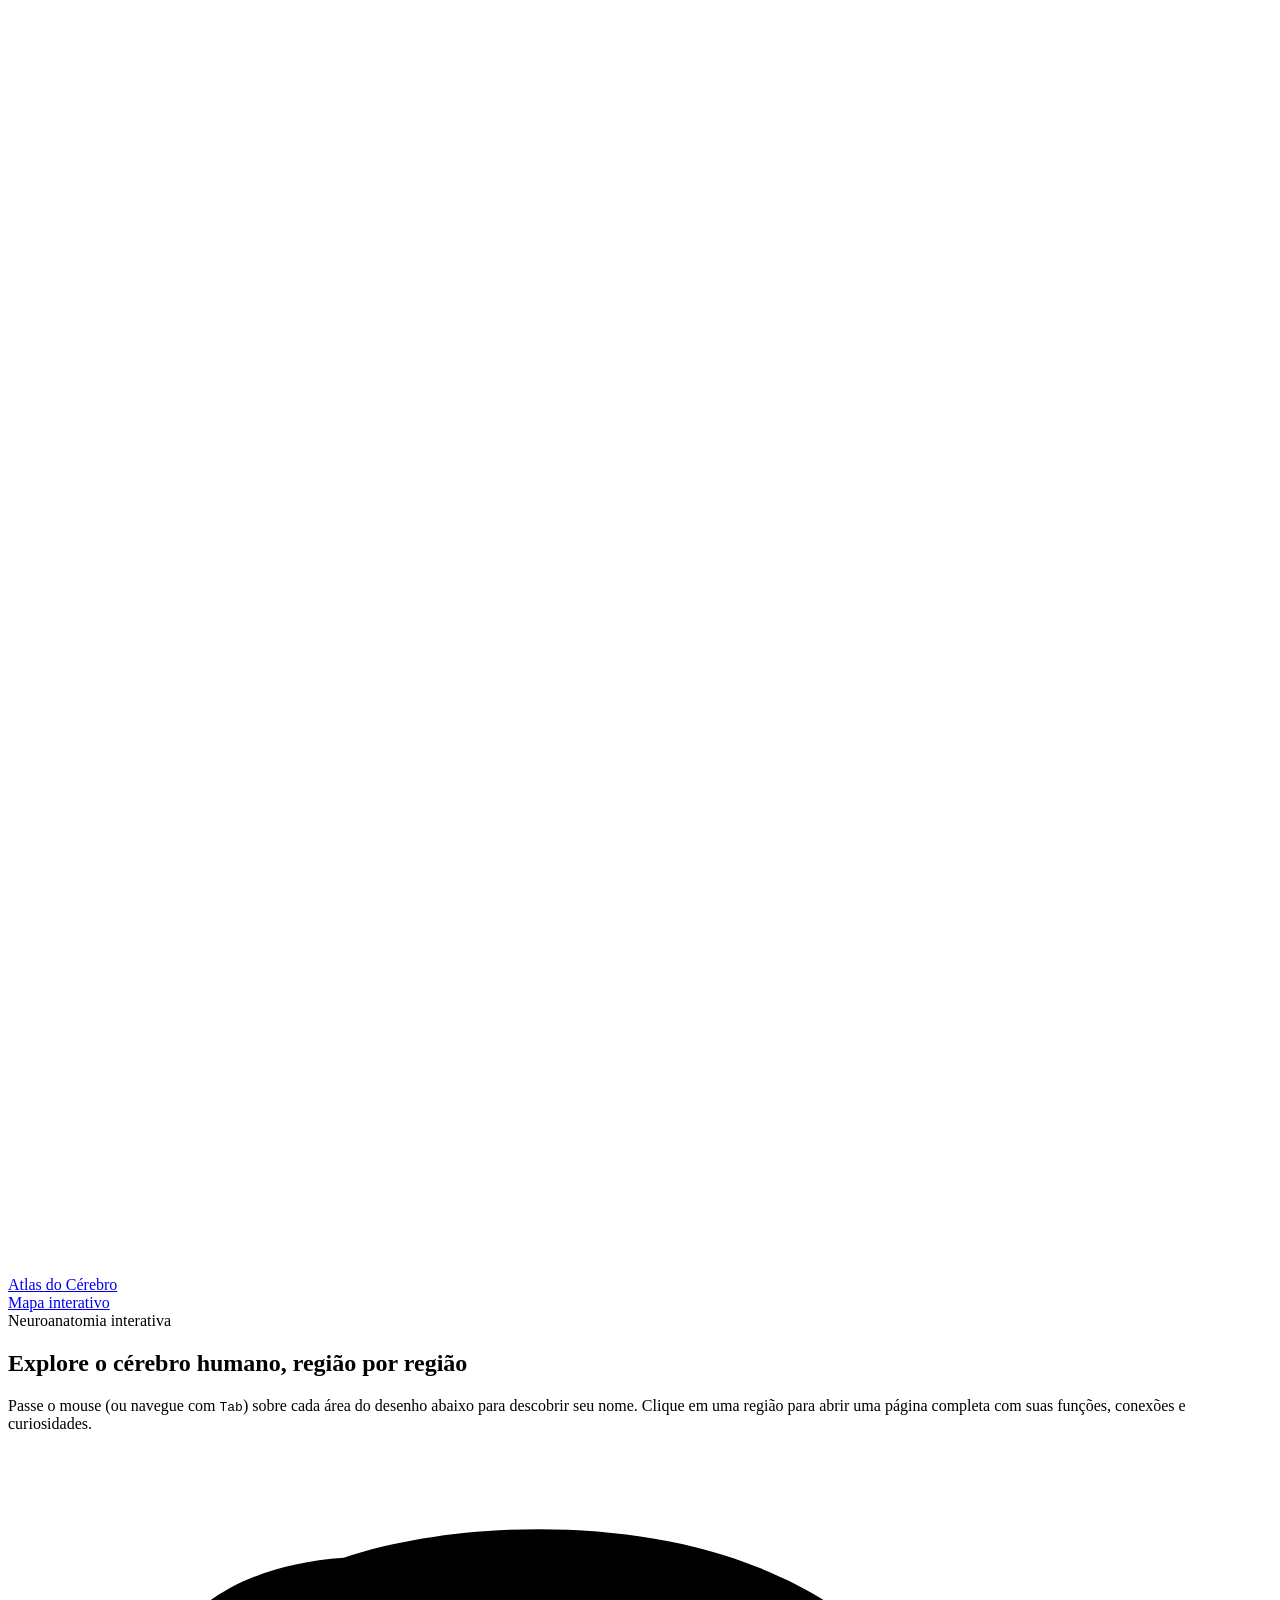
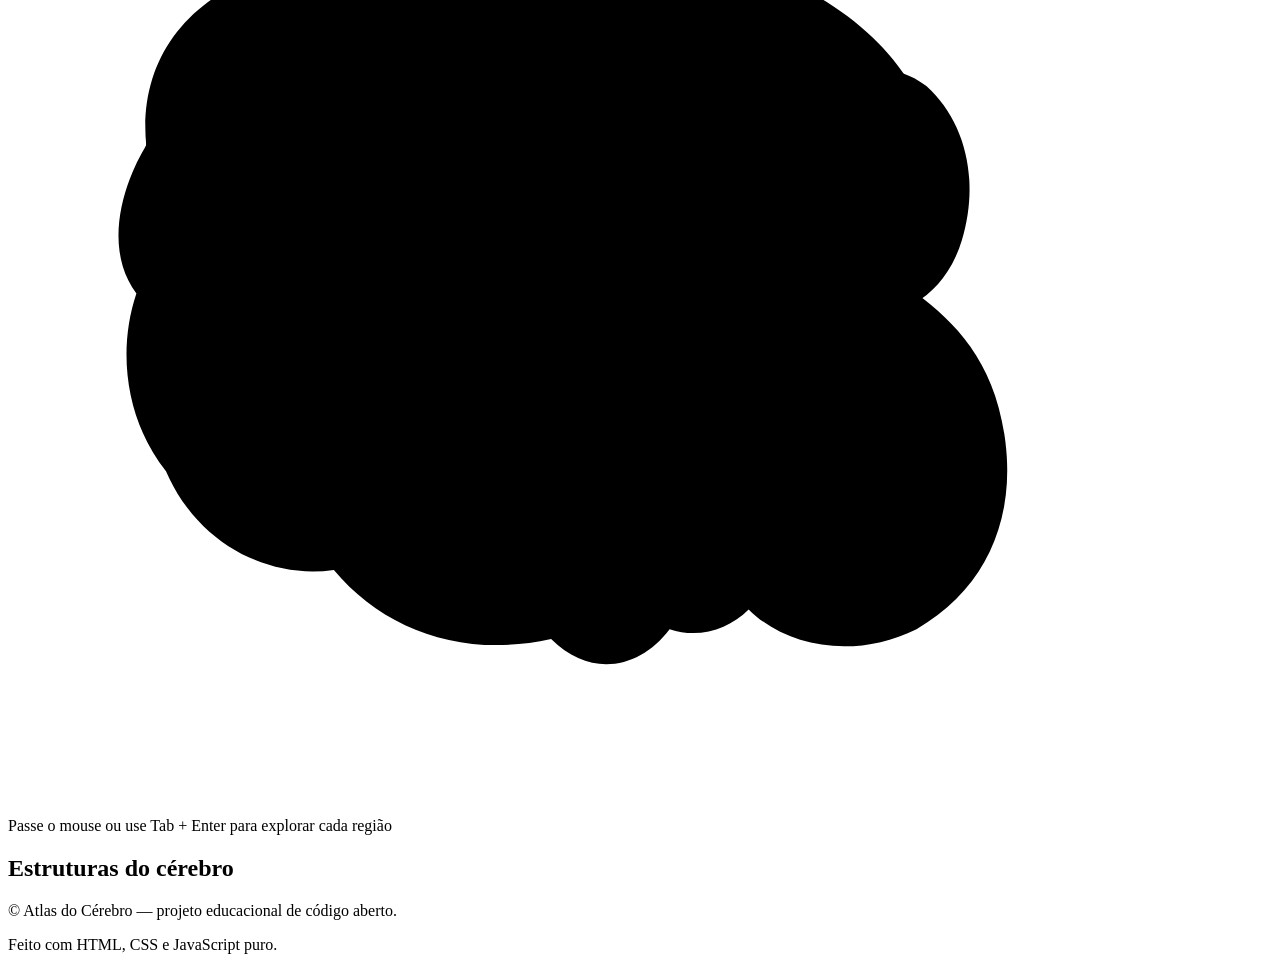
==== index.html @ 0c3eba9c "Add files via upload" ====
<!DOCTYPE html>
<html lang="pt-BR">
<head>
  <meta charset="UTF-8" />
  <meta name="viewport" content="width=device-width, initial-scale=1.0" />
  <title>Atlas do Cérebro · Explore a anatomia cerebral</title>
  <meta name="description" content="Atlas interativo da anatomia do cérebro humano. Passe o mouse ou use o teclado para explorar cada região e clique para conhecer suas funções." />

  <!-- Fontes usadas no projeto (Google Fonts). Isto NÃO é um framework
       de JS/CSS, apenas arquivos de fonte, então respeita o requisito
       de não usar frameworks como React/Vue/Bootstrap. -->
  <link rel="preconnect" href="https://fonts.googleapis.com" />
  <link rel="preconnect" href="https://fonts.gstatic.com" crossorigin />
  <link href="https://fonts.googleapis.com/css2?family=Space+Grotesk:wght@500;600;700&family=Inter:wght@400;500;600&family=JetBrains+Mono:wght@500&display=swap" rel="stylesheet" />

  <link rel="stylesheet" href="css/style.css" />
  <link rel="stylesheet" href="css/brain.css" />
</head>
<body>

  <!-- =================================================================
       CABEÇALHO
       ================================================================= -->
  <header class="site-header">
    <div class="site-header__inner">
      <a href="index.html" class="brand" aria-label="Atlas do Cérebro — página inicial">
        <span class="brand__mark" aria-hidden="true">
          <svg viewBox="0 0 24 24" fill="none" xmlns="http://www.w3.org/2000/svg">
            <path d="M12 3C8 3 5 6 5 10c0 2 1 3.5 1 5 0 2 1.5 3 3 3v2h6v-2c1.5 0 3-1 3-3 0-1.5 1-3 1-5 0-4-3-7-7-7z" stroke="white" stroke-width="1.4" stroke-linejoin="round"/>
          </svg>
        </span>
        Atlas do Cérebro
      </a>
      <nav class="site-nav" aria-label="Navegação principal">
        <a class="site-nav__link" href="index.html">Mapa interativo</a>
      </nav>
    </div>
  </header>

  <main>
    <!-- ===============================================================
         HERO / INTRODUÇÃO
         =============================================================== -->
    <section class="hero">
      <span class="eyebrow">Neuroanatomia interativa</span>
      <h1>Explore o cérebro humano, região por região</h1>
      <p class="lead">
        Passe o mouse (ou navegue com <kbd>Tab</kbd>) sobre cada área do
        desenho abaixo para descobrir seu nome. Clique em uma região para
        abrir uma página completa com suas funções, conexões e curiosidades.
      </p>
    </section>

    <!-- ===============================================================
         MAPA INTERATIVO (SVG + legenda lateral)
         =============================================================== -->
    <section class="atlas" aria-label="Mapa interativo do cérebro">

      <!-- ------------------------------------------------------------
           PALCO DO SVG
           Cada região é um elemento <path> independente com um `id`
           que corresponde exatamente a uma chave do objeto
           `brainParts` em js/data.js. O atributo `data-category`
           decide qual cor de destaque será usada (ver brain.css).
           ------------------------------------------------------------ -->
      <div class="atlas__stage">
        <svg
          class="brain-map"
          viewBox="0 0 640 480"
          role="group"
          aria-label="Desenho esquemático do cérebro humano visto de lado, com 11 regiões clicáveis"
          xmlns="http://www.w3.org/2000/svg"
        >
          <!-- Contorno decorativo (não interativo) só para dar
               referência visual do formato geral do encéfalo. -->
          <path
            class="brain-outline"
            d="M70,150 C65,100 100,60 170,55 C230,35 320,35 380,60 C430,80 460,110 470,150 C480,180 475,205 460,225 C480,240 500,260 505,300 C510,340 495,375 460,395 C430,410 395,405 375,385 C365,395 350,400 335,395 C320,415 295,420 275,400 C230,410 190,395 165,365 C130,370 95,350 80,315 C60,290 55,255 65,225 C50,205 55,175 70,150 Z"
          />

          <!-- ============= LOBOS (córtex externo) ============= -->

          <!-- Lobo Frontal -->
          <path
            id="frontal"
            class="brain-region"
            data-category="lobo"
            d="M170,60 C120,55 85,85 72,140 C62,180 68,215 92,240 C115,262 148,258 168,240 C188,215 195,175 193,135 C192,100 190,75 170,60 Z"
          />
          <circle class="brain-node" cx="128" cy="152" r="4" style="animation-delay:0s"></circle>

          <!-- Lobo Parietal -->
          <path
            id="parietal"
            class="brain-region"
            data-category="lobo"
            d="M193,135 C195,95 210,65 245,52 C285,38 330,40 365,60 C390,75 402,100 400,130 C398,158 380,178 350,182 C315,187 275,182 240,172 C215,165 198,155 193,135 Z"
          />
          <circle class="brain-node" cx="300" cy="113" r="4" style="animation-delay:0.3s"></circle>

          <!-- Lobo Occipital -->
          <path
            id="occipital"
            class="brain-region"
            data-category="lobo"
            d="M400,130 C420,110 445,105 465,120 C485,138 492,168 483,198 C475,225 452,240 428,235 C405,230 393,210 393,185 C393,165 395,145 400,130 Z"
          />
          <circle class="brain-node" cx="440" cy="168" r="4" style="animation-delay:0.6s"></circle>

          <!-- Lobo Temporal -->
          <path
            id="temporal"
            class="brain-region"
            data-category="lobo"
            d="M168,240 C190,232 215,235 240,250 C265,265 280,285 285,308 C288,328 278,345 258,350 C232,357 200,352 178,335 C158,320 150,295 155,272 C158,258 160,248 168,240 Z"
          />
          <circle class="brain-node" cx="218" cy="292" r="4" style="animation-delay:0.9s"></circle>

          <!-- ============= CEREBELO E TRONCO ============= -->

          <!-- Cerebelo -->
          <path
            id="cerebellum"
            class="brain-region"
            data-category="cerebelo-tronco"
            d="M393,235 C405,225 425,222 445,228 C465,234 480,248 485,268 C490,288 483,308 465,320 C448,331 425,332 408,322 C392,313 383,297 383,278 C383,262 386,246 393,235 Z"
          />
          <circle class="brain-node" cx="433" cy="275" r="4" style="animation-delay:1.2s"></circle>

          <!-- Tronco Encefálico -->
          <path
            id="brainstem"
            class="brain-region"
            data-category="cerebelo-tronco"
            d="M300,318 C310,315 322,316 330,325 C338,334 340,350 336,368 C333,384 325,398 312,405 C300,411 288,406 283,392 C278,376 280,356 288,340 C292,331 295,323 300,318 Z"
          />
          <circle class="brain-node" cx="308" cy="360" r="4" style="animation-delay:1.5s"></circle>

          <!-- ============= ESTRUTURAS PROFUNDAS =============
               Desenhadas "por dentro" do córtex, com opacidade
               levemente reduzida (ver .brain-region--deep em
               brain.css), simulando um corte interno simplificado. -->

          <!-- Corpo Caloso -->
          <path
            id="corpuscallosum"
            class="brain-region brain-region--deep"
            data-category="profunda"
            d="M215,140 C240,118 280,110 315,120 C335,126 345,138 340,150 C335,160 315,155 295,150 C270,144 245,148 225,158 C215,152 213,146 215,140 Z"
          />
          <circle class="brain-node" cx="278" cy="135" r="3.5" style="animation-delay:0.2s"></circle>

          <!-- Tálamo -->
          <path
            id="thalamus"
            class="brain-region brain-region--deep"
            data-category="profunda"
            d="M270,165 C285,160 300,165 305,178 C310,190 302,202 288,205 C274,208 262,200 260,187 C258,176 262,168 270,165 Z"
          />
          <circle class="brain-node" cx="283" cy="185" r="3.5" style="animation-delay:0.5s"></circle>

          <!-- Hipotálamo -->
          <path
            id="hypothalamus"
            class="brain-region brain-region--deep"
            data-category="profunda"
            d="M270,205 C278,203 286,206 288,213 C290,220 285,226 277,227 C269,228 262,224 261,217 C260,211 264,207 270,205 Z"
          />
          <circle class="brain-node" cx="274" cy="215" r="3" style="animation-delay:0.8s"></circle>

          <!-- Hipocampo -->
          <path
            id="hippocampus"
            class="brain-region brain-region--deep"
            data-category="profunda"
            d="M225,220 C240,215 255,220 262,232 C268,242 264,252 252,255 C238,258 222,253 214,242 C209,234 214,224 225,220 Z"
          />
          <circle class="brain-node" cx="238" cy="235" r="3.5" style="animation-delay:1.1s"></circle>

          <!-- Amígdala -->
          <path
            id="amygdala"
            class="brain-region brain-region--deep"
            data-category="profunda"
            d="M205,225 C213,222 221,226 222,234 C223,242 216,248 208,247 C200,246 195,240 196,233 C197,229 200,227 205,225 Z"
          />
          <circle class="brain-node" cx="209" cy="235" r="3" style="animation-delay:1.4s"></circle>

        </svg>
        <p class="atlas__hint">Passe o mouse ou use Tab + Enter para explorar cada região</p>
      </div>

      <!-- ------------------------------------------------------------
           LEGENDA LATERAL
           A lista de regiões (agrupada por categoria) é gerada
           dinamicamente pelo JavaScript (função construirLegenda em
           script.js), sempre a partir dos dados de js/data.js — assim
           a legenda nunca fica desatualizada em relação ao SVG.
           ------------------------------------------------------------ -->
      <aside class="legend" aria-label="Lista de estruturas do cérebro">
        <h2>Estruturas do cérebro</h2>
        <div id="legend-list"><!-- preenchido via JavaScript --></div>
      </aside>
    </section>
  </main>

  <!-- Tooltip flutuante, reaproveitado para todas as regiões. Fica
       escondido (opacity: 0) até que brain.js o posicione e exiba. -->
  <div id="brain-tooltip" class="tooltip" role="tooltip" aria-hidden="true">
    <span class="tooltip__title"></span>
    <span class="tooltip__desc"></span>
  </div>

  <!-- =================================================================
       RODAPÉ
       ================================================================= -->
  <footer class="site-footer">
    <div class="site-footer__inner">
      <p>&copy; <span id="current-year"></span> Atlas do Cérebro — projeto educacional de código aberto.</p>
      <p>Feito com HTML, CSS e JavaScript puro.</p>
    </div>
  </footer>

  <!-- ===================================================================
       SCRIPTS
       A ordem importa: data.js primeiro (define brainParts), depois
       brain.js e script.js, que dependem desses dados já existirem.
       =================================================================== -->
  <script src="js/data.js"></script>
  <script src="js/brain.js"></script>
  <script src="js/script.js"></script>
</body>
</html>
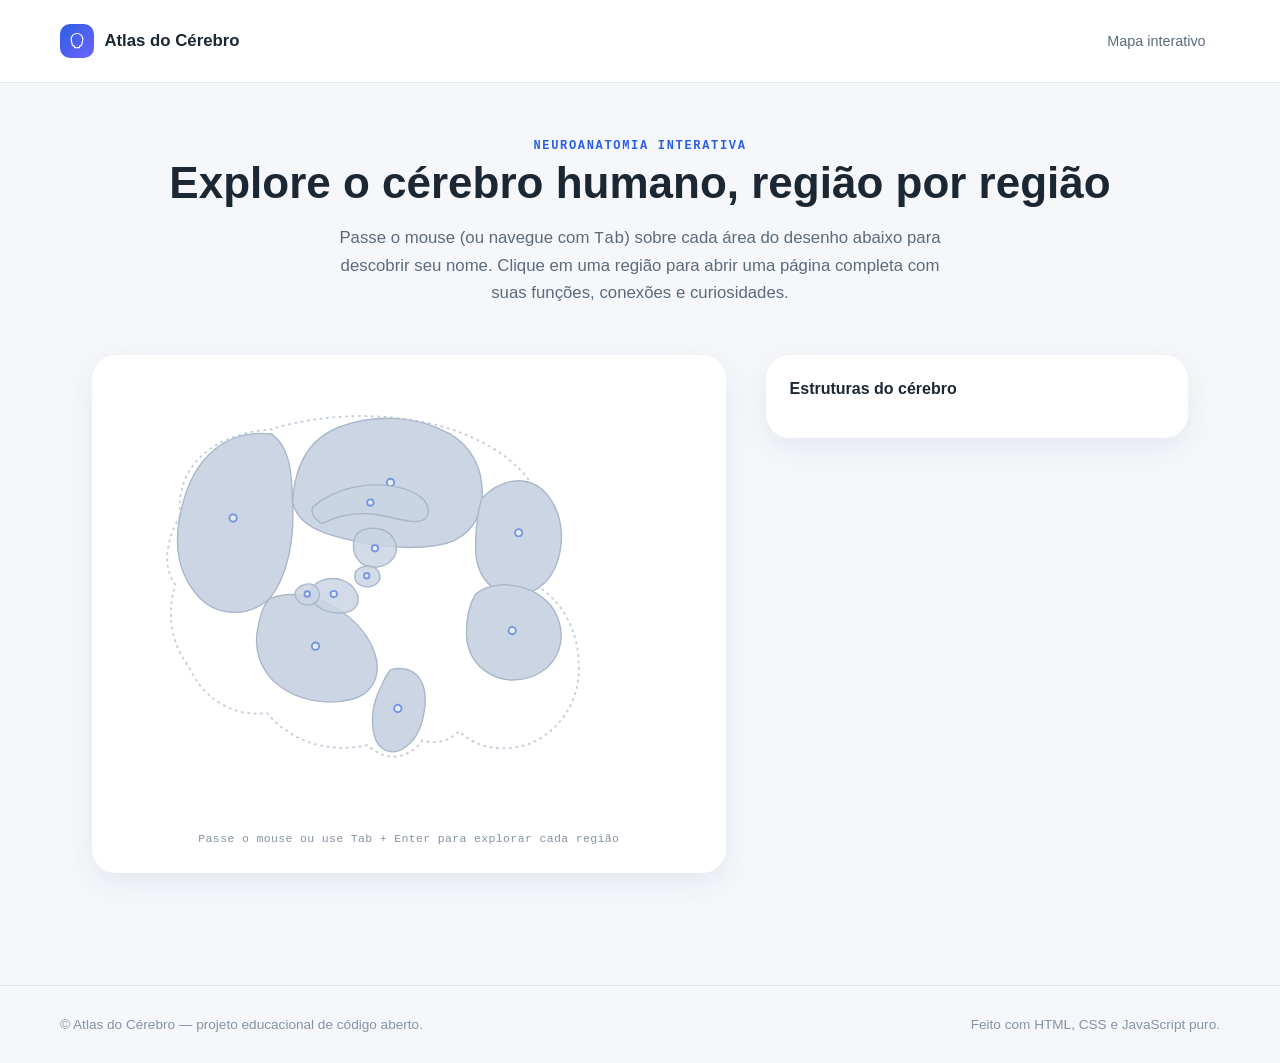
==== commit bdc9f3de: "Update stylesheet links in index.html" ====
--- a/index.html
+++ b/index.html
@@ -13,8 +13,8 @@
   <link rel="preconnect" href="https://fonts.gstatic.com" crossorigin />
   <link href="https://fonts.googleapis.com/css2?family=Space+Grotesk:wght@500;600;700&family=Inter:wght@400;500;600&family=JetBrains+Mono:wght@500&display=swap" rel="stylesheet" />
 
-  <link rel="stylesheet" href="css/style.css" />
-  <link rel="stylesheet" href="css/brain.css" />
+  <link rel="stylesheet" href="style.css" />
+  <link rel="stylesheet" href="brain.css" />
 </head>
 <body>
 
--- a/style.css
+++ b/style.css
@@ -0,0 +1,526 @@
+/* =====================================================================
+   style.css
+   ---------------------------------------------------------------------
+   Estilos GERAIS do site: reset, variáveis de design (design tokens),
+   tipografia, layout de cabeçalho/rodapé, cartões de conteúdo,
+   legenda do mapa cerebral e responsividade.
+
+   Os estilos específicos do desenho do cérebro (SVG) ficam em
+   brain.css — assim cada arquivo tem uma responsabilidade clara.
+   ===================================================================== */
+
+/* ---------------------------------------------------------------------
+   1. DESIGN TOKENS (variáveis CSS)
+   Centralizamos aqui todas as cores, fontes e sombras do projeto.
+   Isso facilita muito a manutenção: para mudar o tom de azul do site
+   inteiro, por exemplo, basta alterar o valor de --color-primary aqui.
+   --------------------------------------------------------------------- */
+:root {
+  /* Cores de fundo e superfície */
+  --color-bg: #F5F7FA;              /* fundo claro do site, conforme briefing */
+  --color-surface: #FFFFFF;         /* fundo dos cartões */
+  --color-surface-alt: #EEF2F8;     /* fundo alternativo (ex: tags) */
+
+  /* Cores de texto */
+  --color-ink: #1B2733;             /* texto principal */
+  --color-ink-muted: #5B6B7C;       /* texto secundário */
+  --color-ink-soft: #8493A6;        /* texto terciário / legendas */
+
+  /* Paleta azul (cor de destaque pedida no briefing) */
+  --color-primary: #2C5FE0;         /* azul principal — lobos */
+  --color-primary-dark: #1E46B3;
+  --color-teal: #0E9A94;            /* azul-esverdeado — cerebelo/tronco */
+  --color-violet: #6C63FF;          /* azul-violeta — estruturas profundas */
+
+  /* Bordas e sombras */
+  --color-line: #E1E7EF;
+  --shadow-soft: 0 10px 30px rgba(30, 60, 110, 0.08);
+  --shadow-hover: 0 16px 40px rgba(30, 60, 110, 0.14);
+
+  /* Tipografia */
+  --font-display: 'Space Grotesk', 'Segoe UI', sans-serif;
+  --font-body: 'Inter', 'Segoe UI', sans-serif;
+  --font-mono: 'JetBrains Mono', 'Courier New', monospace;
+
+  /* Espaçamentos e formas */
+  --radius-lg: 24px;
+  --radius-md: 16px;
+  --radius-sm: 10px;
+  --transition-fast: 180ms ease;
+  --transition-medium: 320ms cubic-bezier(0.4, 0, 0.2, 1);
+}
+
+/* ---------------------------------------------------------------------
+   2. RESET BÁSICO
+   Remove margens/paddings padrão do navegador e define box-sizing
+   consistente em todos os elementos.
+   --------------------------------------------------------------------- */
+*,
+*::before,
+*::after {
+  box-sizing: border-box;
+  margin: 0;
+  padding: 0;
+}
+
+html {
+  scroll-behavior: smooth;
+}
+
+body {
+  background-color: var(--color-bg);
+  color: var(--color-ink);
+  font-family: var(--font-body);
+  font-size: 16px;
+  line-height: 1.6;
+  min-height: 100vh;
+  display: flex;
+  flex-direction: column;
+}
+
+img,
+svg {
+  max-width: 100%;
+  display: block;
+}
+
+a {
+  color: inherit;
+  text-decoration: none;
+}
+
+ul {
+  list-style: none;
+}
+
+/* Foco visível por teclado — importante para acessibilidade.
+   Só aparece quando a navegação é feita via teclado (:focus-visible),
+   evitando o contorno em cliques de mouse. */
+a:focus-visible,
+button:focus-visible,
+[tabindex]:focus-visible {
+  outline: 3px solid var(--color-primary);
+  outline-offset: 3px;
+  border-radius: 4px;
+}
+
+/* ---------------------------------------------------------------------
+   3. TIPOGRAFIA
+   --------------------------------------------------------------------- */
+h1, h2, h3, h4 {
+  font-family: var(--font-display);
+  font-weight: 600;
+  color: var(--color-ink);
+  line-height: 1.2;
+}
+
+h1 { font-size: clamp(2rem, 4vw, 2.75rem); }
+h2 { font-size: clamp(1.4rem, 2.5vw, 1.8rem); margin-bottom: 0.75rem; }
+h3 { font-size: 1.1rem; }
+
+p {
+  color: var(--color-ink-muted);
+}
+
+.eyebrow {
+  font-family: var(--font-mono);
+  font-size: 0.75rem;
+  letter-spacing: 0.14em;
+  text-transform: uppercase;
+  color: var(--color-primary);
+  font-weight: 600;
+}
+
+/* ---------------------------------------------------------------------
+   4. LAYOUT GERAL (header / main / footer)
+   --------------------------------------------------------------------- */
+.site-header {
+  padding: 1.5rem 2rem;
+  border-bottom: 1px solid var(--color-line);
+  background: var(--color-surface);
+}
+
+.site-header__inner,
+.site-footer__inner {
+  max-width: 1160px;
+  margin: 0 auto;
+  display: flex;
+  align-items: center;
+  justify-content: space-between;
+  gap: 1rem;
+  flex-wrap: wrap;
+}
+
+.brand {
+  display: flex;
+  align-items: center;
+  gap: 0.65rem;
+  font-family: var(--font-display);
+  font-weight: 700;
+  font-size: 1.05rem;
+}
+
+.brand__mark {
+  width: 34px;
+  height: 34px;
+  border-radius: 10px;
+  background: linear-gradient(135deg, var(--color-primary), var(--color-violet));
+  display: grid;
+  place-items: center;
+}
+
+.brand__mark svg {
+  width: 20px;
+  height: 20px;
+}
+
+.site-nav__link {
+  font-size: 0.9rem;
+  color: var(--color-ink-muted);
+  padding: 0.5rem 0.9rem;
+  border-radius: var(--radius-sm);
+  transition: background-color var(--transition-fast), color var(--transition-fast);
+}
+
+.site-nav__link:hover {
+  background: var(--color-surface-alt);
+  color: var(--color-primary);
+}
+
+main {
+  flex: 1;
+}
+
+.site-footer {
+  border-top: 1px solid var(--color-line);
+  padding: 1.75rem 2rem;
+  margin-top: 3rem;
+}
+
+.site-footer p {
+  font-size: 0.85rem;
+  color: var(--color-ink-soft);
+}
+
+/* ---------------------------------------------------------------------
+   5. HERO DA PÁGINA INICIAL
+   --------------------------------------------------------------------- */
+.hero {
+  max-width: 1160px;
+  margin: 0 auto;
+  padding: 3rem 2rem 1rem;
+  text-align: center;
+}
+
+.hero p.lead {
+  max-width: 620px;
+  margin: 1rem auto 0;
+  font-size: 1.05rem;
+}
+
+/* ---------------------------------------------------------------------
+   6. ÁREA DO MAPA INTERATIVO (SVG + legenda)
+   --------------------------------------------------------------------- */
+.atlas {
+  max-width: 1160px;
+  margin: 2rem auto 4rem;
+  padding: 0 2rem;
+  display: grid;
+  grid-template-columns: minmax(0, 1.5fr) minmax(260px, 1fr);
+  gap: 2.5rem;
+  align-items: start;
+}
+
+.atlas__stage {
+  position: relative;
+  background: var(--color-surface);
+  border-radius: var(--radius-lg);
+  box-shadow: var(--shadow-soft);
+  padding: 1.5rem;
+}
+
+.atlas__hint {
+  font-family: var(--font-mono);
+  font-size: 0.72rem;
+  color: var(--color-ink-soft);
+  text-align: center;
+  margin-top: 0.75rem;
+  letter-spacing: 0.03em;
+}
+
+/* Painel lateral com a legenda das estruturas */
+.legend {
+  background: var(--color-surface);
+  border-radius: var(--radius-lg);
+  box-shadow: var(--shadow-soft);
+  padding: 1.5rem;
+}
+
+.legend h2 {
+  font-size: 1rem;
+  margin-bottom: 1rem;
+}
+
+.legend__group + .legend__group {
+  margin-top: 1.25rem;
+  padding-top: 1.25rem;
+  border-top: 1px dashed var(--color-line);
+}
+
+.legend__group-title {
+  font-family: var(--font-mono);
+  font-size: 0.68rem;
+  letter-spacing: 0.1em;
+  text-transform: uppercase;
+  color: var(--color-ink-soft);
+  margin-bottom: 0.6rem;
+}
+
+.legend__item {
+  display: flex;
+  align-items: center;
+  gap: 0.65rem;
+  width: 100%;
+  text-align: left;
+  padding: 0.5rem 0.6rem;
+  border-radius: var(--radius-sm);
+  font-size: 0.88rem;
+  color: var(--color-ink);
+  background: transparent;
+  border: 1px solid transparent;
+  cursor: pointer;
+  transition: background-color var(--transition-fast), border-color var(--transition-fast), transform var(--transition-fast);
+}
+
+.legend__item:hover,
+.legend__item.is-active {
+  background: var(--color-surface-alt);
+  border-color: var(--color-line);
+  transform: translateX(2px);
+}
+
+.legend__dot {
+  width: 10px;
+  height: 10px;
+  border-radius: 50%;
+  flex-shrink: 0;
+  background: var(--dot-color, var(--color-primary));
+}
+
+/* Tooltip flutuante que segue o cursor sobre o SVG */
+.tooltip {
+  position: fixed;
+  z-index: 50;
+  pointer-events: none;
+  background: var(--color-ink);
+  color: #fff;
+  padding: 0.5rem 0.8rem;
+  border-radius: var(--radius-sm);
+  font-size: 0.82rem;
+  font-family: var(--font-body);
+  box-shadow: var(--shadow-hover);
+  opacity: 0;
+  transform: translate(-50%, calc(-100% - 12px)) scale(0.94);
+  transition: opacity var(--transition-fast), transform var(--transition-fast);
+  max-width: 220px;
+}
+
+.tooltip.is-visible {
+  opacity: 1;
+  transform: translate(-50%, calc(-100% - 12px)) scale(1);
+}
+
+.tooltip__title {
+  font-weight: 600;
+  display: block;
+}
+
+.tooltip__desc {
+  display: block;
+  color: #C9D3E0;
+  font-size: 0.74rem;
+  margin-top: 0.15rem;
+}
+
+/* ---------------------------------------------------------------------
+   7. PÁGINA DE DETALHE DE CADA ESTRUTURA
+   --------------------------------------------------------------------- */
+.detail {
+  max-width: 860px;
+  margin: 0 auto;
+  padding: 2.5rem 2rem 4rem;
+}
+
+.detail__back {
+  display: inline-flex;
+  align-items: center;
+  gap: 0.4rem;
+  font-family: var(--font-mono);
+  font-size: 0.82rem;
+  color: var(--color-primary);
+  margin-bottom: 1.5rem;
+  padding: 0.4rem 0.2rem;
+}
+
+.detail__back:hover {
+  text-decoration: underline;
+}
+
+.detail__hero {
+  display: flex;
+  align-items: center;
+  gap: 1.5rem;
+  background: var(--color-surface);
+  border-radius: var(--radius-lg);
+  box-shadow: var(--shadow-soft);
+  padding: 1.75rem;
+  margin-bottom: 2rem;
+}
+
+.detail__icon {
+  width: 76px;
+  height: 76px;
+  flex-shrink: 0;
+  border-radius: var(--radius-md);
+  background: var(--color-surface-alt);
+  display: grid;
+  place-items: center;
+}
+
+.detail__icon svg {
+  width: 46px;
+  height: 46px;
+}
+
+.detail__category {
+  font-family: var(--font-mono);
+  font-size: 0.72rem;
+  letter-spacing: 0.08em;
+  text-transform: uppercase;
+  color: var(--color-ink-soft);
+  margin-bottom: 0.25rem;
+  display: block;
+}
+
+.detail__short {
+  margin-top: 0.35rem;
+  color: var(--color-ink-muted);
+}
+
+.detail section.card {
+  background: var(--color-surface);
+  border-radius: var(--radius-lg);
+  box-shadow: var(--shadow-soft);
+  padding: 1.75rem;
+  margin-bottom: 1.5rem;
+}
+
+.detail section.card h2 {
+  display: flex;
+  align-items: center;
+  gap: 0.5rem;
+}
+
+.detail section.card h2::before {
+  content: '';
+  width: 6px;
+  height: 6px;
+  border-radius: 50%;
+  background: var(--color-primary);
+}
+
+.detail ul.function-list li {
+  position: relative;
+  padding-left: 1.4rem;
+  margin-bottom: 0.55rem;
+  color: var(--color-ink-muted);
+}
+
+.detail ul.function-list li::before {
+  content: '';
+  position: absolute;
+  left: 0;
+  top: 0.5em;
+  width: 7px;
+  height: 7px;
+  border-radius: 2px;
+  background: var(--color-primary);
+  transform: rotate(45deg);
+}
+
+.detail ul.bibliography-list li {
+  font-size: 0.88rem;
+  color: var(--color-ink-soft);
+  margin-bottom: 0.4rem;
+  padding-left: 1.2rem;
+  position: relative;
+}
+
+.detail ul.bibliography-list li::before {
+  content: '—';
+  position: absolute;
+  left: 0;
+  color: var(--color-ink-soft);
+}
+
+.detail__back--bottom {
+  display: inline-flex;
+  margin-top: 0.5rem;
+}
+
+/* Estado de carregamento (enquanto script.js ainda não populou o conteúdo) */
+.detail[data-loading="true"] .card,
+.detail[data-loading="true"] .detail__hero {
+  opacity: 0;
+}
+
+.detail .card,
+.detail .detail__hero {
+  opacity: 1;
+  transition: opacity var(--transition-medium);
+}
+
+/* ---------------------------------------------------------------------
+   8. RESPONSIVIDADE
+   --------------------------------------------------------------------- */
+@media (max-width: 860px) {
+  .atlas {
+    grid-template-columns: 1fr;
+  }
+}
+
+@media (max-width: 600px) {
+  .site-header {
+    padding: 1.1rem 1.25rem;
+  }
+
+  .hero {
+    padding: 2rem 1.25rem 0.5rem;
+  }
+
+  .atlas {
+    padding: 0 1.25rem;
+    margin-top: 1.5rem;
+  }
+
+  .detail {
+    padding: 1.75rem 1.25rem 3rem;
+  }
+
+  .detail__hero {
+    flex-direction: column;
+    text-align: center;
+  }
+}
+
+/* Respeita a preferência do usuário por menos animação */
+@media (prefers-reduced-motion: reduce) {
+  *,
+  *::before,
+  *::after {
+    animation-duration: 0.001ms !important;
+    animation-iteration-count: 1 !important;
+    transition-duration: 0.001ms !important;
+    scroll-behavior: auto !important;
+  }
+}
--- a/brain.css
+++ b/brain.css
@@ -0,0 +1,153 @@
+/* =====================================================================
+   brain.css
+   ---------------------------------------------------------------------
+   Estilos específicos do desenho SVG do cérebro: cores neutras e de
+   destaque para cada região, animações de hover, pulsação dos nós
+   e comportamento de foco por teclado.
+
+   Por que separar de style.css? Porque este arquivo lida SOMENTE com
+   a "ilustração" interativa. Se no futuro você quiser reaproveitar o
+   mesmo SVG em outra página, basta importar este CSS junto com ele.
+   ===================================================================== */
+
+/* ---------------------------------------------------------------------
+   1. CONTAINER DO SVG
+   --------------------------------------------------------------------- */
+.brain-map {
+  width: 100%;
+  height: auto;
+  overflow: visible; /* permite que o glow do hover "vaze" um pouco */
+}
+
+/* ---------------------------------------------------------------------
+   2. ESTADO NEUTRO DAS REGIÕES
+   Todas as regiões clicáveis começam com o mesmo tom neutro de cinza-
+   azulado. É esse tom que volta quando o mouse sai da região.
+   --------------------------------------------------------------------- */
+.brain-region {
+  fill: #CBD5E3;
+  stroke: #A9B7C9;
+  stroke-width: 1.5;
+  cursor: pointer;
+  transition:
+    fill var(--transition-medium),
+    stroke var(--transition-medium),
+    transform var(--transition-fast),
+    filter var(--transition-fast);
+  transform-origin: center;
+  transform-box: fill-box;
+}
+
+/* Estruturas profundas (tálamo, hipotálamo, hipocampo, amígdala,
+   corpo caloso) começam um pouco mais translúcidas, pois estão
+   "por dentro" do cérebro — reforça a leitura de profundidade. */
+.brain-region--deep {
+  fill-opacity: 0.85;
+}
+
+/* Contorno externo do cérebro: decorativo, não é clicável nem muda
+   de cor — serve apenas de referência visual para o usuário. */
+.brain-outline {
+  fill: none;
+  stroke: #C3CEDC;
+  stroke-width: 2;
+  stroke-dasharray: 3 4;
+}
+
+/* ---------------------------------------------------------------------
+   3. QUANDO O MOUSE PASSA POR CIMA (:hover) OU O ELEMENTO GANHA
+   FOCO POR TECLADO (:focus-visible) — a classe .is-hovered também é
+   adicionada via JavaScript em brain.js para navegadores/situações
+   em que precisamos disparar o mesmo efeito manualmente.
+   --------------------------------------------------------------------- */
+.brain-region:hover,
+.brain-region:focus-visible,
+.brain-region.is-hovered {
+  filter: drop-shadow(0 6px 14px rgba(44, 95, 224, 0.35));
+  transform: scale(1.035);
+}
+
+/* Cor de destaque por categoria — usamos atributo data-category no
+   próprio elemento SVG para escolher a cor certa sem duplicar CSS
+   para cada uma das 11 regiões individualmente. */
+.brain-region[data-category="lobo"]:hover,
+.brain-region[data-category="lobo"]:focus-visible,
+.brain-region[data-category="lobo"].is-hovered {
+  fill: var(--color-primary);
+  stroke: var(--color-primary-dark);
+}
+
+.brain-region[data-category="cerebelo-tronco"]:hover,
+.brain-region[data-category="cerebelo-tronco"]:focus-visible,
+.brain-region[data-category="cerebelo-tronco"].is-hovered {
+  fill: var(--color-teal);
+  stroke: #0B7B76;
+}
+
+.brain-region[data-category="profunda"]:hover,
+.brain-region[data-category="profunda"]:focus-visible,
+.brain-region[data-category="profunda"].is-hovered {
+  fill: var(--color-violet);
+  stroke: #4A41D6;
+}
+
+/* ---------------------------------------------------------------------
+   4. "ESMAECER" O RESTANTE DO CÉREBRO QUANDO UMA REGIÃO ESTÁ EM HOVER
+   Essa classe é adicionada pelo JavaScript (brain.js) a todas as
+   regiões QUE NÃO estão sob o mouse, criando o efeito de contraste
+   pedido no briefing ("o restante do cérebro deve permanecer em uma
+   cor neutra").
+   --------------------------------------------------------------------- */
+.brain-region.is-dimmed {
+  fill-opacity: 0.45;
+  filter: none;
+  transform: scale(1);
+}
+
+/* ---------------------------------------------------------------------
+   5. NÓS PULSANTES (marcadores em forma de ponto sobre cada região)
+   Pequeno efeito de "sinapse", que é o elemento de assinatura visual
+   do site: um ponto que pulsa suavemente, sugerindo atividade
+   elétrica/neural mesmo quando nada está em hover.
+   --------------------------------------------------------------------- */
+.brain-node {
+  fill: #FFFFFF;
+  stroke: var(--color-primary);
+  stroke-width: 2;
+  opacity: 0.55;
+  transform-origin: center;
+  transform-box: fill-box;
+  animation: pulse-node 2.6s ease-in-out infinite;
+  pointer-events: none; /* o clique deve valer para a região, não para o nó */
+}
+
+/* Cada nó tem um pequeno atraso diferente (definido inline via
+   style="animation-delay") para que o efeito não pulse tudo junto,
+   parecendo mais orgânico — como sinapses reais disparando. */
+@keyframes pulse-node {
+  0%, 100% {
+    opacity: 0.35;
+    transform: scale(0.85);
+  }
+  50% {
+    opacity: 0.9;
+    transform: scale(1.15);
+  }
+}
+
+/* Quando a região correspondente está em hover, o nó "acende" com
+   mais intensidade e para de pulsar (fica firme, em destaque). */
+.brain-region:hover ~ .brain-node,
+.brain-region.is-hovered ~ .brain-node {
+  animation-play-state: paused;
+  opacity: 1;
+  stroke: #fff;
+  fill: var(--color-primary);
+}
+
+@media (prefers-reduced-motion: reduce) {
+  .brain-node {
+    animation: none;
+    opacity: 0.6;
+  }
+}
